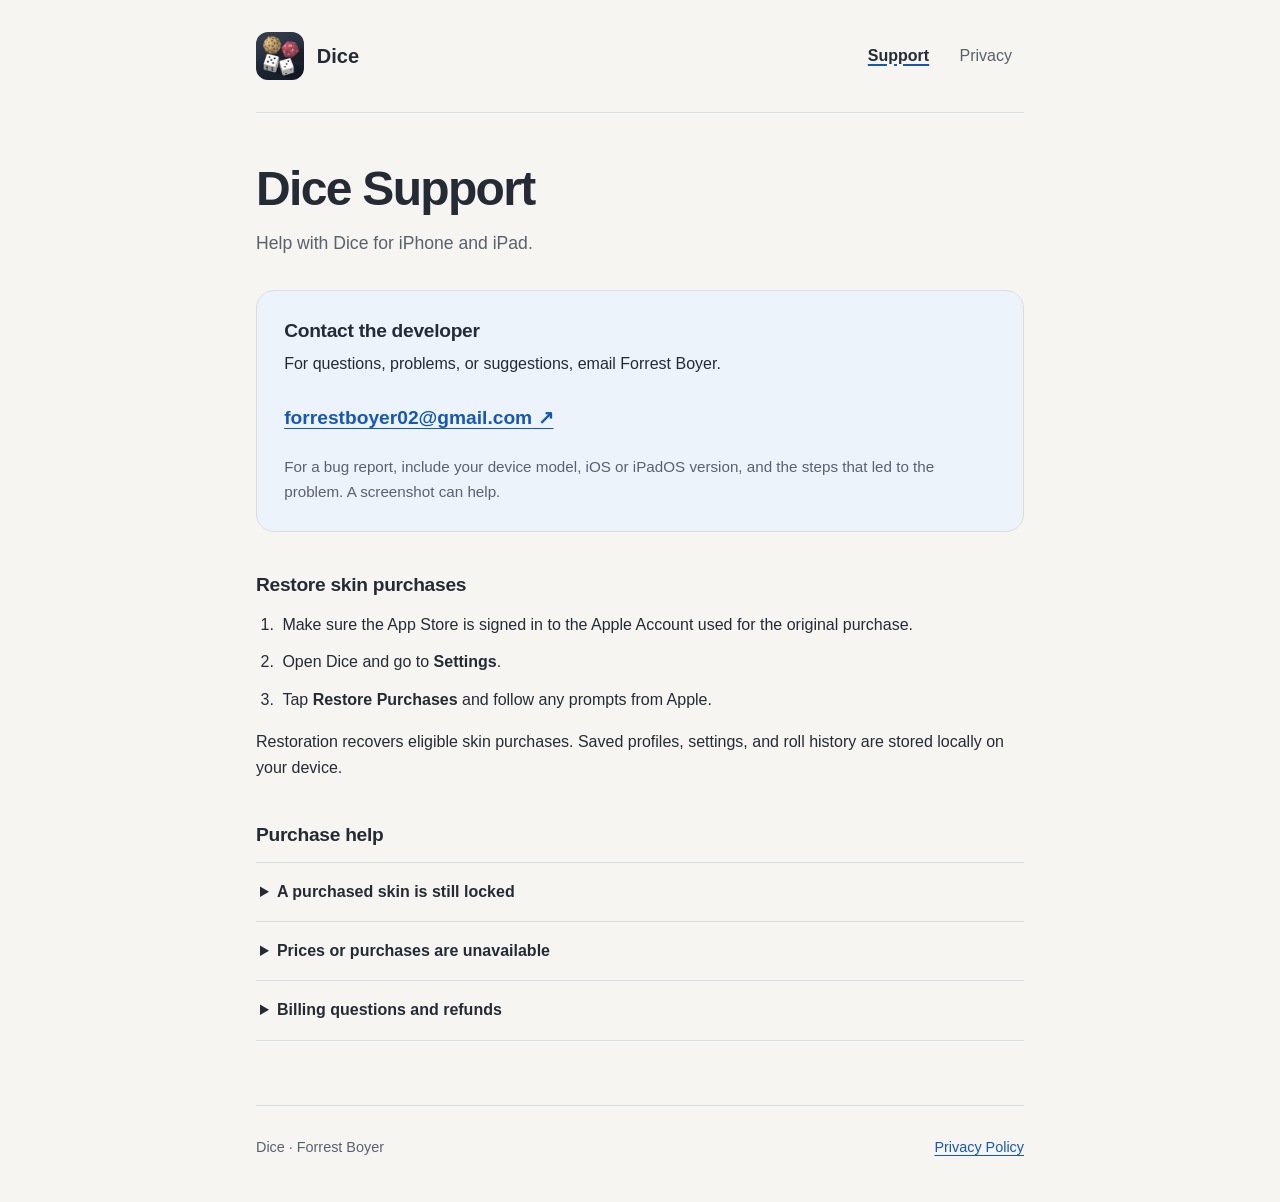
==== index.html @ 3d049ec2 "Add Dice support and privacy pages" ====
<!doctype html>
<html lang="en">
  <head>
    <meta charset="utf-8">
    <meta name="viewport" content="width=device-width, initial-scale=1">
    <meta name="description" content="Get help with Dice for iPhone and iPad, restore skin purchases, or contact the developer.">
    <meta name="theme-color" content="#f6f5f2">
    <title>Dice Support</title>
    <link rel="icon" type="image/png" href="assets/dice-icon.png">
    <link rel="stylesheet" href="assets/styles.css">
  </head>
  <body>
    <a class="skip-link" href="#main">Skip to content</a>
    <div class="page">
      <header class="site-header">
        <a class="brand" href="./" aria-label="Dice support home">
          <img src="assets/dice-icon.png" width="48" height="48" alt="">
          <span>Dice</span>
        </a>
        <nav aria-label="Main navigation">
          <a href="./" aria-current="page">Support</a>
          <a href="privacy/">Privacy</a>
        </nav>
      </header>
      <main id="main">
        <div class="page-heading">
          <h1>Dice Support</h1>
          <p class="intro">Help with Dice for iPhone and iPad.</p>
        </div>

        <section class="contact-panel" aria-labelledby="contact-heading">
          <h2 id="contact-heading">Contact the developer</h2>
          <p>For questions, problems, or suggestions, email Forrest Boyer.</p>
          <a class="contact-link" href="mailto:forrestboyer02@gmail.com?subject=Dice%20Support">forrestboyer02@gmail.com<span aria-hidden="true"> ↗</span></a>
          <p class="support-note">For a bug report, include your device model, iOS or iPadOS version, and the steps that led to the problem. A screenshot can help.</p>
        </section>

        <section class="content-section" aria-labelledby="restore-heading">
          <h2 id="restore-heading">Restore skin purchases</h2>
          <ol class="steps">
            <li>Make sure the App Store is signed in to the Apple Account used for the original purchase.</li>
            <li>Open Dice and go to <strong>Settings</strong>.</li>
            <li>Tap <strong>Restore Purchases</strong> and follow any prompts from Apple.</li>
          </ol>
          <p>Restoration recovers eligible skin purchases. Saved profiles, settings, and roll history are stored locally on your device.</p>
        </section>

        <section class="content-section" aria-labelledby="questions-heading">
          <h2 id="questions-heading">Purchase help</h2>
          <details>
            <summary>A purchased skin is still locked</summary>
            <div class="detail-content">
              <p>Connect to the internet and try Restore Purchases in Settings. If a purchase is awaiting approval, the skin unlocks after Apple confirms it. If the problem continues, contact the developer using the email above.</p>
            </div>
          </details>
          <details>
            <summary>Prices or purchases are unavailable</summary>
            <div class="detail-content">
              <p>Check your internet connection and try loading the price again. Product availability can depend on your App Store country or region. Contact the developer if the problem continues.</p>
            </div>
          </details>
          <details>
            <summary>Billing questions and refunds</summary>
            <div class="detail-content">
              <p>Apple processes App Store payments. For a refund request, follow <a href="https://support.apple.com/en-us/118223">Apple’s refund instructions</a>.</p>
            </div>
          </details>
        </section>
      </main>
      <footer class="site-footer">
        <span>Dice · Forrest Boyer</span>
        <a href="privacy/">Privacy Policy</a>
      </footer>
    </div>
  </body>
</html>
---- assets/styles.css ----
:root {
  color-scheme: light dark;
  --background: #f6f5f2;
  --surface: #ffffff;
  --text: #252b35;
  --secondary: #59616c;
  --line: #dadde0;
  --accent: #1758b6;
  --focus: #935500;
  --panel: #edf3fb;
  font-family: -apple-system, BlinkMacSystemFont, "Segoe UI", sans-serif;
  font-size: 100%;
  line-height: 1.65;
  -webkit-text-size-adjust: 100%;
}

* { box-sizing: border-box; }
body { margin: 0; color: var(--text); background: var(--background); }
a { color: var(--accent); text-underline-offset: 0.2em; }
a:hover { text-decoration-thickness: 0.12em; }
a:focus-visible, summary:focus-visible { outline: 3px solid var(--focus); outline-offset: 5px; border-radius: 3px; }
.page { width: min(100% - 3rem, 48rem); margin-inline: auto; }
.skip-link { position: absolute; top: -8rem; left: 1rem; z-index: 1; padding: 0.6rem 1rem; background: var(--surface); }
.skip-link:focus { top: 1rem; }
.site-header { display: flex; align-items: center; justify-content: space-between; flex-wrap: wrap; gap: 1rem; padding-block: 2rem; border-bottom: 1px solid var(--line); }
.brand { display: inline-flex; align-items: center; gap: 0.8rem; color: var(--text); text-decoration: none; font-size: 1.25rem; font-weight: 700; }
.brand img { display: block; border-radius: 12px; }
nav { display: flex; gap: 0.4rem; }
nav a { display: inline-flex; align-items: center; min-height: 44px; padding: 0.35rem 0.75rem; text-decoration: none; color: var(--secondary); }
nav a[aria-current="page"] { color: var(--text); font-weight: 650; text-decoration: underline; text-decoration-color: var(--accent); text-decoration-thickness: 2px; }
main { padding-block: 3rem 1rem; }
.page-heading { margin-bottom: 2rem; }
h1 { margin: 0; font-size: clamp(2rem, 6vw, 3rem); line-height: 1.15; letter-spacing: -0.035em; text-wrap: balance; }
h2 { margin: 0 0 0.8rem; font-size: 1.2rem; line-height: 1.4; letter-spacing: -0.015em; }
p { margin: 0 0 1rem; }
p:last-child { margin-bottom: 0; }
.intro { margin: 0.8rem 0 0; color: var(--secondary); font-size: 1.1rem; }
.updated { margin: 0.8rem 0 0; color: var(--secondary); }
.contact-panel { padding: 1.7rem; border: 1px solid var(--line); border-radius: 18px; background: var(--panel); }
.contact-panel h2 { margin-bottom: 0.4rem; }
.contact-link { display: inline-block; padding-block: 0.5rem; margin-bottom: 0.75rem; max-width: 100%; overflow-wrap: anywhere; font-size: 1.2rem; font-weight: 650; }
.support-note { color: var(--secondary); font-size: 0.95rem; }
.content-section { margin-top: 2.5rem; }
.steps { margin: 0 0 1rem; padding-left: 1.4rem; }
.steps li { padding-left: 0.25rem; margin-bottom: 0.7rem; }
details { border-bottom: 1px solid var(--line); }
details:first-of-type { border-top: 1px solid var(--line); }
summary { padding: 1rem 0.25rem; cursor: pointer; font-weight: 600; }
.detail-content { padding: 0 0.25rem 1.2rem; }
.policy p { overflow-wrap: anywhere; }
.site-footer { display: flex; align-items: center; justify-content: space-between; flex-wrap: wrap; gap: 0.75rem 1.5rem; margin-top: 3rem; padding-block: 1.25rem 2rem; border-top: 1px solid var(--line); color: var(--secondary); font-size: 0.9rem; }
.site-footer a { display: inline-flex; align-items: center; min-height: 44px; }

@media (prefers-color-scheme: dark) {
  :root {
    --background: #14171d;
    --surface: #1d222b;
    --text: #e9edf4;
    --secondary: #b3bdcb;
    --line: #394351;
    --accent: #92bcff;
    --focus: #f5bd66;
    --panel: #202b3b;
  }
}

@media (max-width: 380px) {
  .page { width: calc(100% - 2rem); }
  .site-header { padding-block: 1.25rem; }
  .brand { gap: 0.55rem; }
  nav a { padding-inline: 0.5rem; }
  main { padding-top: 2rem; }
  .contact-panel { padding: 1.25rem; }
  .contact-link { font-size: 1.05rem; }
}

@media print {
  :root { color-scheme: light; --background: #fff; --text: #000; --secondary: #333; --accent: #000; --line: #ccc; --panel: #fff; }
  .page { width: 100%; }
  .skip-link, nav { display: none; }
  .site-header, .site-footer { padding-block: 1rem; }
  main { padding-top: 1.5rem; }
}
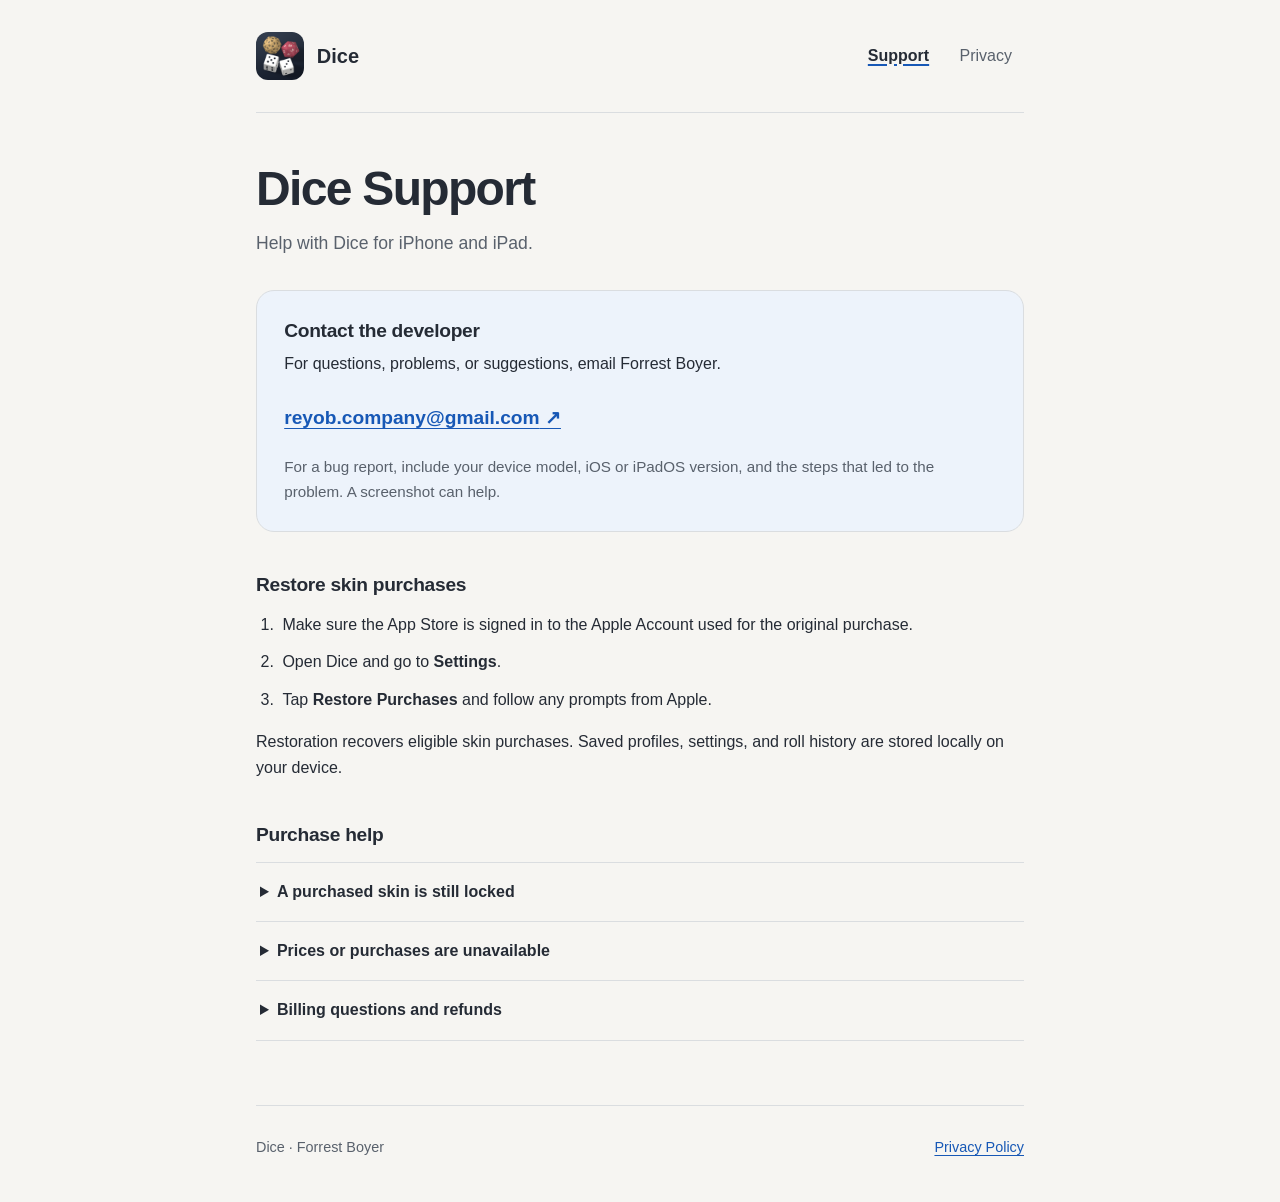
==== commit 3a26b979: "Update public support and privacy contact email" ====
--- a/index.html
+++ b/index.html
@@ -31,7 +31,7 @@
         <section class="contact-panel" aria-labelledby="contact-heading">
           <h2 id="contact-heading">Contact the developer</h2>
           <p>For questions, problems, or suggestions, email Forrest Boyer.</p>
-          <a class="contact-link" href="mailto:forrestboyer02@gmail.com?subject=Dice%20Support">forrestboyer02@gmail.com<span aria-hidden="true"> ↗</span></a>
+          <a class="contact-link" href="mailto:reyob.company@gmail.com?subject=Dice%20Support">reyob.company@gmail.com<span aria-hidden="true"> ↗</span></a>
           <p class="support-note">For a bug report, include your device model, iOS or iPadOS version, and the steps that led to the problem. A screenshot can help.</p>
         </section>
 
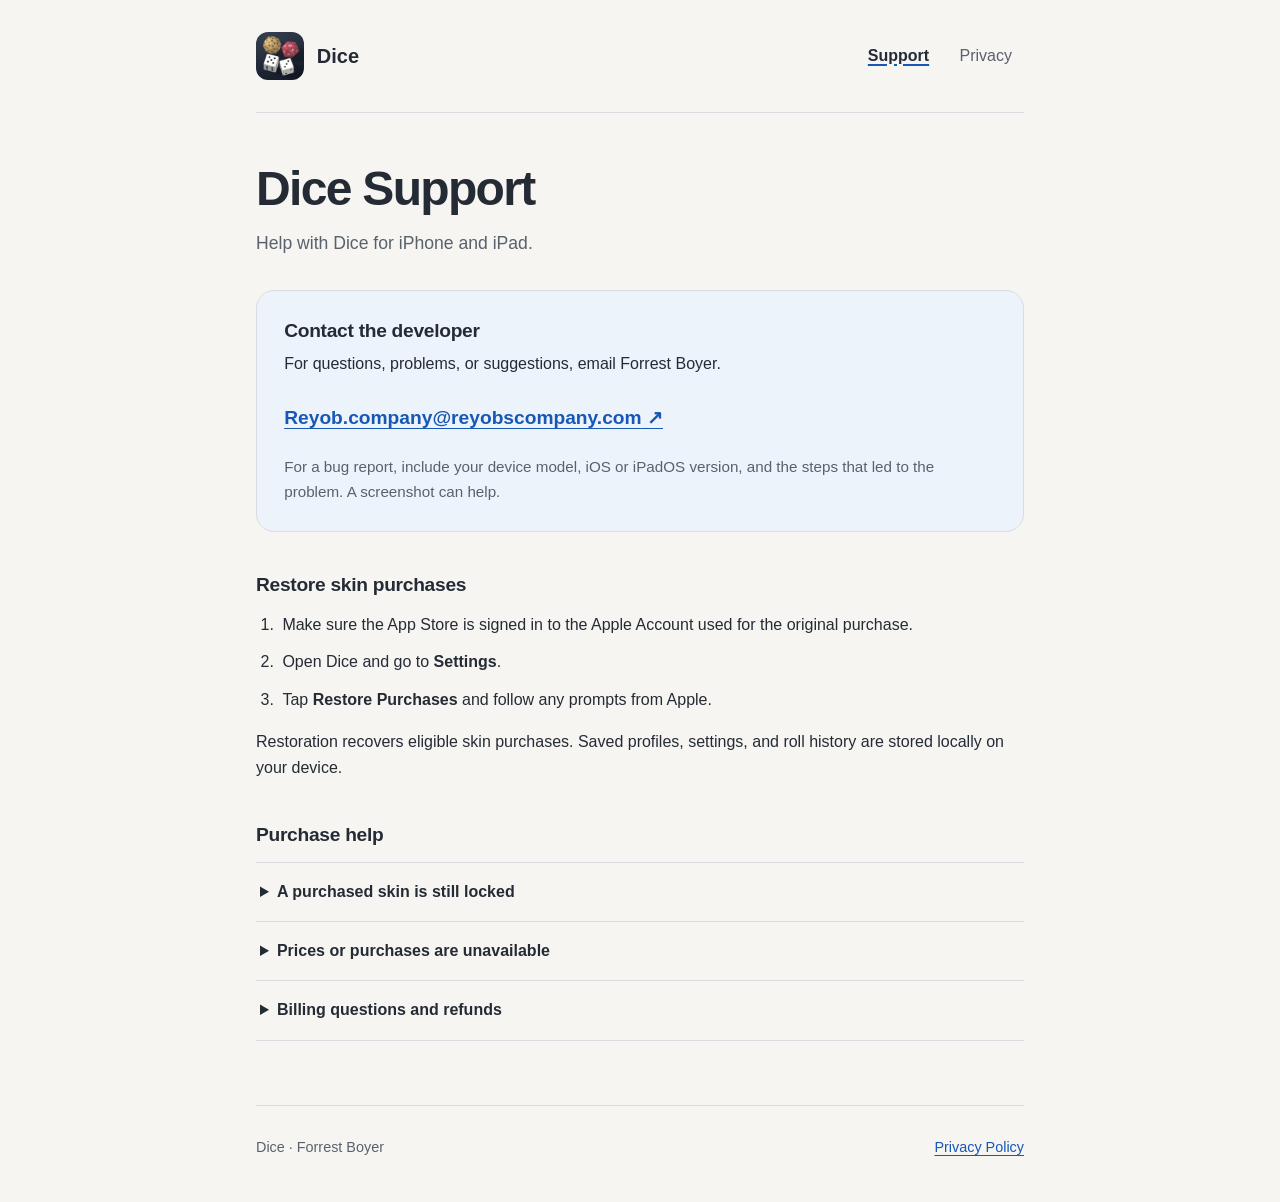
==== commit 35c932d0: "Use company domain for support and privacy email" ====
--- a/index.html
+++ b/index.html
@@ -31,7 +31,7 @@
         <section class="contact-panel" aria-labelledby="contact-heading">
           <h2 id="contact-heading">Contact the developer</h2>
           <p>For questions, problems, or suggestions, email Forrest Boyer.</p>
-          <a class="contact-link" href="mailto:reyob.company@gmail.com?subject=Dice%20Support">reyob.company@gmail.com<span aria-hidden="true"> ↗</span></a>
+          <a class="contact-link" href="mailto:Reyob.company@reyobscompany.com?subject=Dice%20Support">Reyob.company@reyobscompany.com<span aria-hidden="true"> ↗</span></a>
           <p class="support-note">For a bug report, include your device model, iOS or iPadOS version, and the steps that led to the problem. A screenshot can help.</p>
         </section>
 
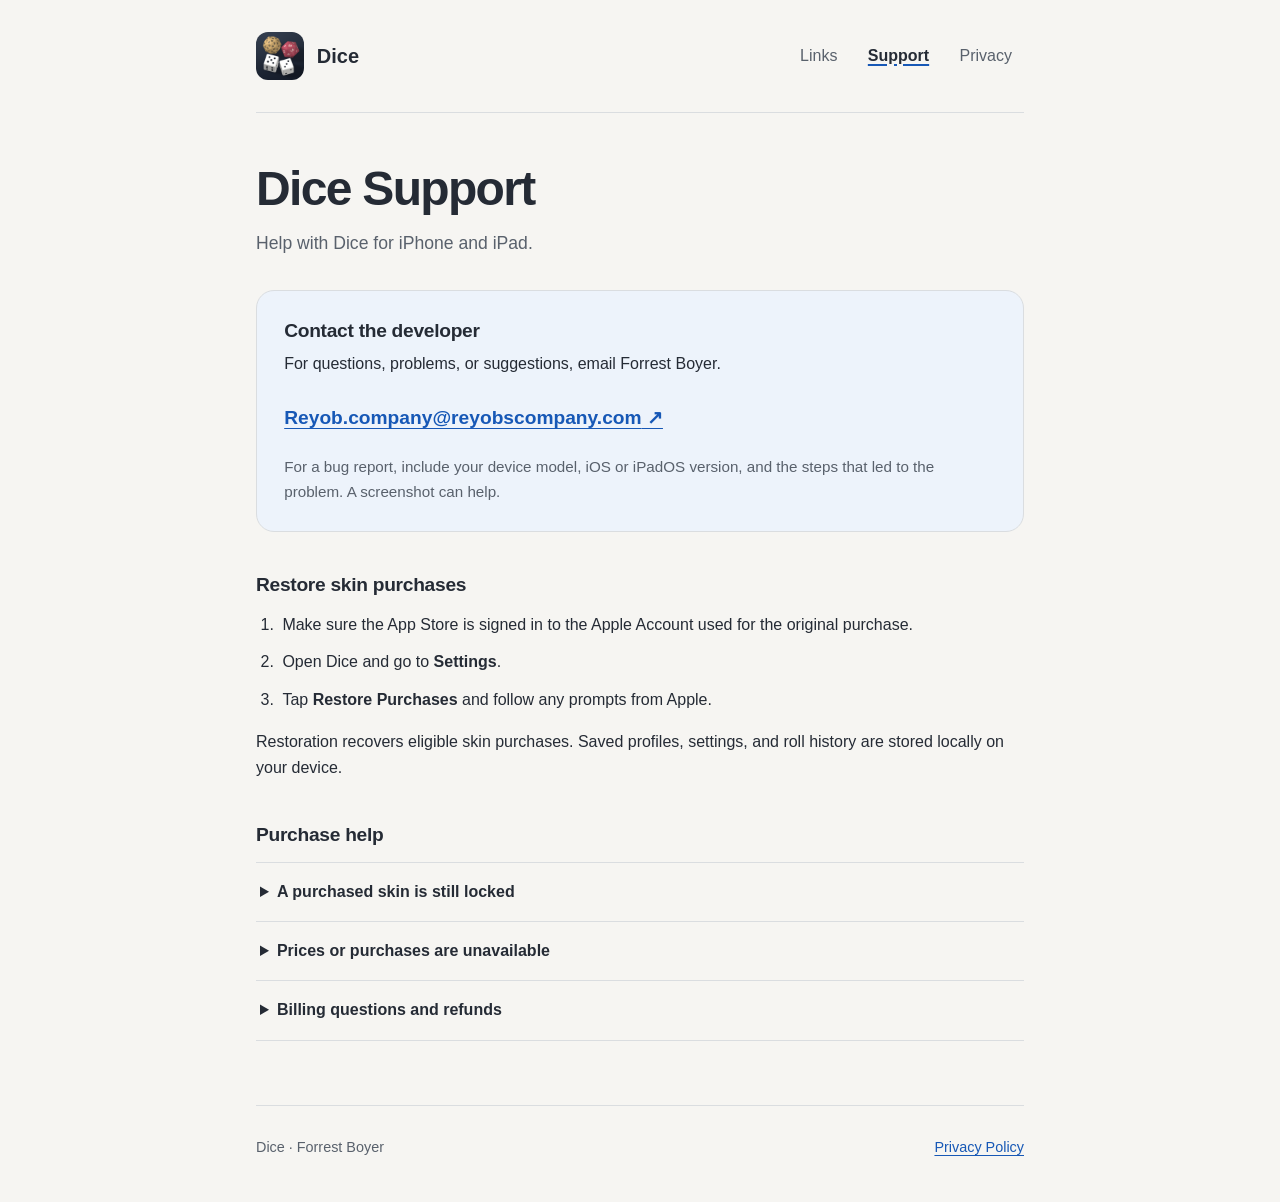
==== commit 6f71cc12: "Add Dice social links page for profile bios" ====
--- a/index.html
+++ b/index.html
@@ -18,6 +18,7 @@
           <span>Dice</span>
         </a>
         <nav aria-label="Main navigation">
+          <a href="links/">Links</a>
           <a href="./" aria-current="page">Support</a>
           <a href="privacy/">Privacy</a>
         </nav>
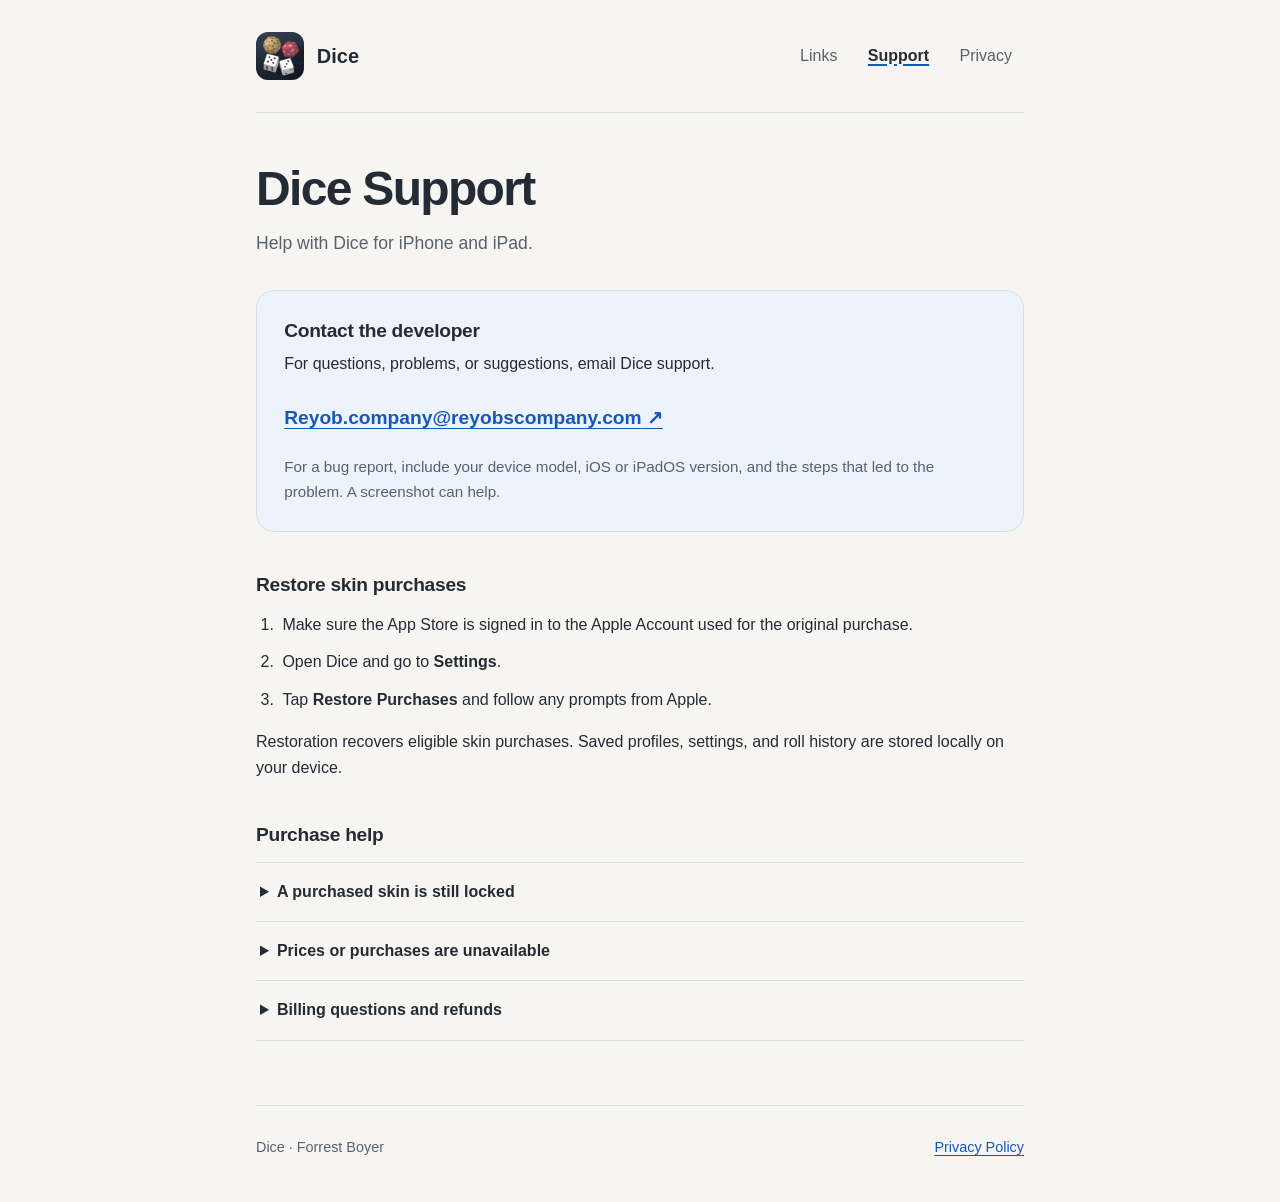
==== commit 99994358: "Use Dice support in contact and privacy text" ====
--- a/index.html
+++ b/index.html
@@ -31,7 +31,7 @@
 
         <section class="contact-panel" aria-labelledby="contact-heading">
           <h2 id="contact-heading">Contact the developer</h2>
-          <p>For questions, problems, or suggestions, email Forrest Boyer.</p>
+          <p>For questions, problems, or suggestions, email Dice support.</p>
           <a class="contact-link" href="mailto:Reyob.company@reyobscompany.com?subject=Dice%20Support">Reyob.company@reyobscompany.com<span aria-hidden="true"> ↗</span></a>
           <p class="support-note">For a bug report, include your device model, iOS or iPadOS version, and the steps that led to the problem. A screenshot can help.</p>
         </section>
